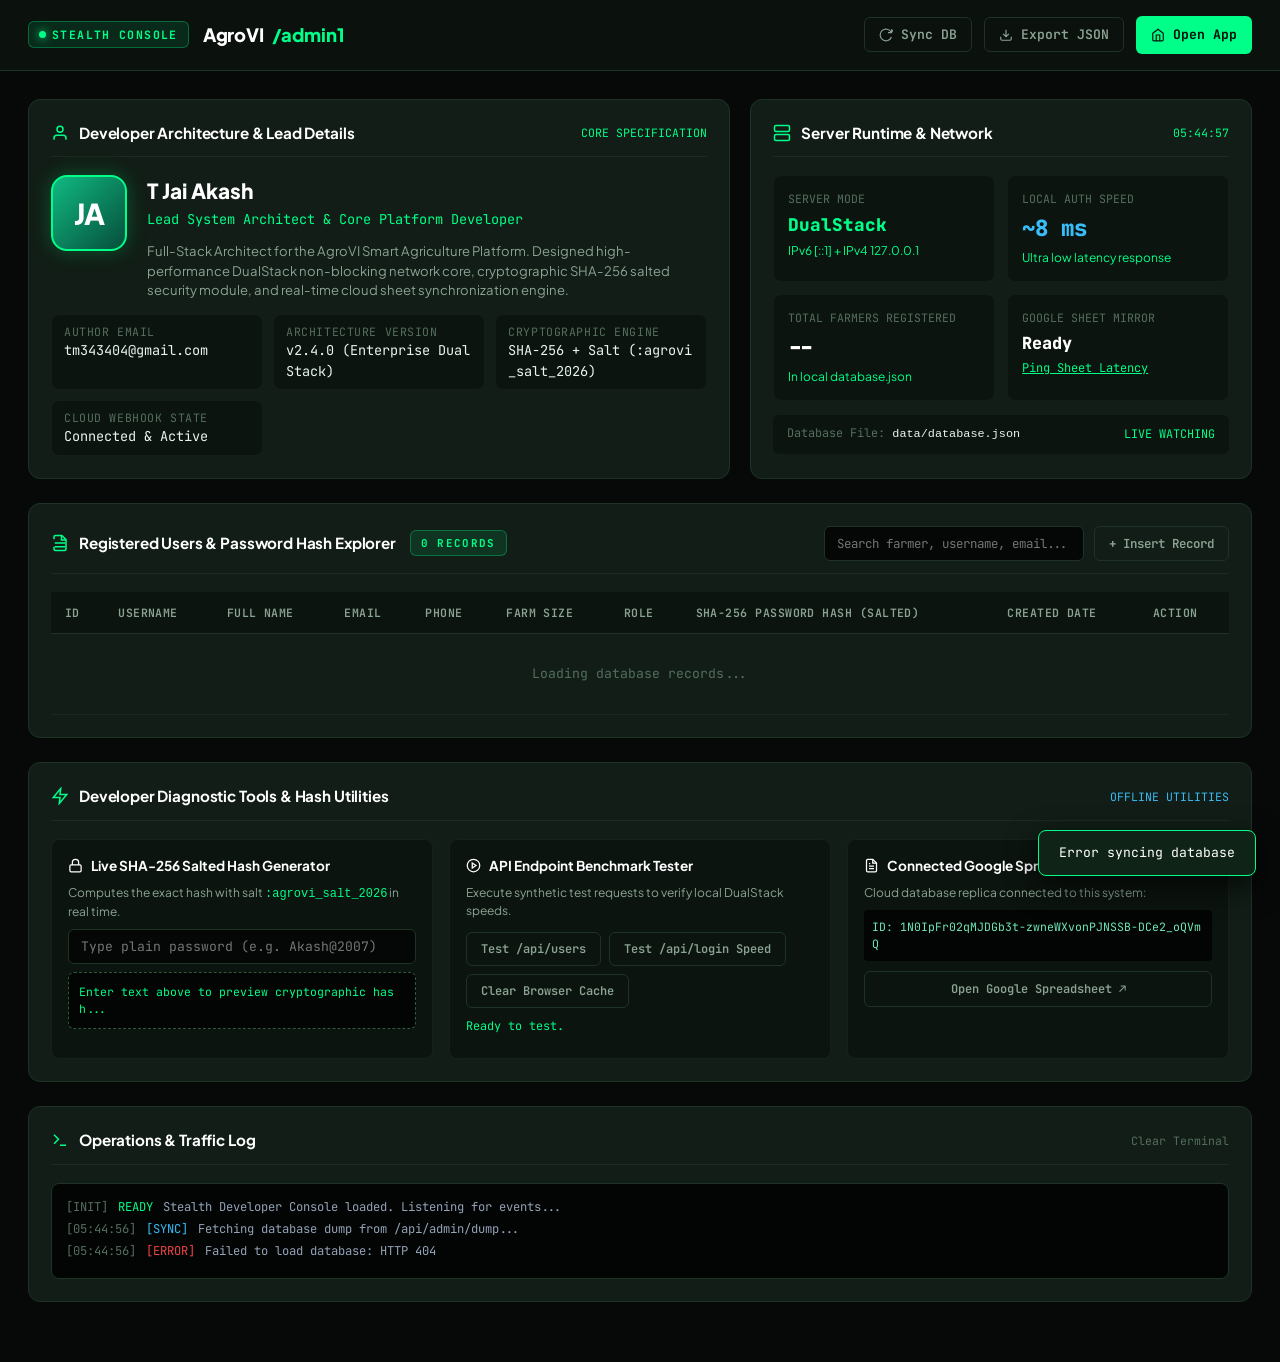
==== admin1.html @ a2e77fd8 "tvyg" ====
<!DOCTYPE html>
<html lang="en">
<head>
  <meta charset="UTF-8">
  <meta name="viewport" content="width=device-width, initial-scale=1.0">
  <title>AgroVI — Secret Developer & Operations Console</title>
  <meta name="robots" content="noindex, nofollow, noarchive">
  <link rel="preconnect" href="https://fonts.googleapis.com">
  <link rel="preconnect" href="https://fonts.gstatic.com" crossorigin>
  <link href="https://fonts.googleapis.com/css2?family=JetBrains+Mono:ital,wght@0,300;0,400;0,600;0,700;1,400&family=Plus+Jakarta+Sans:wght@400;500;600;700;800&display=swap" rel="stylesheet">
  <style>
    :root {
      --bg-base: #060907;
      --bg-surface: #0c140f;
      --bg-card: #111d16;
      --bg-card-hover: #16261d;
      --border-subtle: #1e3326;
      --border-bright: #2d5a3c;
      --text-main: #e8f5ec;
      --text-muted: #8aa393;
      --text-dim: #546e5e;
      --accent-green: #00ff88;
      --accent-emerald: #10b981;
      --accent-teal: #14b8a6;
      --accent-red: #ef4444;
      --accent-amber: #f59e0b;
      --accent-blue: #38bdf8;
      --font-ui: 'Plus Jakarta Sans', -apple-system, BlinkMacSystemFont, sans-serif;
      --font-mono: 'JetBrains Mono', monospace;
    }

    * {
      box-sizing: border-box;
      margin: 0;
      padding: 0;
    }

    body {
      background-color: var(--bg-base);
      color: var(--text-main);
      font-family: var(--font-ui);
      min-height: 100vh;
      line-height: 1.5;
      padding-bottom: 60px;
    }

    /* Top Console Header */
    .dev-header {
      background: rgba(12, 20, 15, 0.95);
      border-bottom: 1px solid var(--border-subtle);
      backdrop-filter: blur(12px);
      position: sticky;
      top: 0;
      z-index: 100;
      padding: 16px 28px;
    }

    .dev-header-inner {
      max-width: 1400px;
      margin: 0 auto;
      display: flex;
      align-items: center;
      justify-content: space-between;
      gap: 20px;
      flex-wrap: wrap;
    }

    .brand-group {
      display: flex;
      align-items: center;
      gap: 14px;
    }

    .stealth-badge {
      font-family: var(--font-mono);
      font-size: 0.72rem;
      font-weight: 700;
      letter-spacing: 0.12em;
      text-transform: uppercase;
      background: rgba(0, 255, 136, 0.1);
      color: var(--accent-green);
      border: 1px solid rgba(0, 255, 136, 0.3);
      padding: 4px 10px;
      border-radius: 6px;
      display: inline-flex;
      align-items: center;
      gap: 6px;
    }

    .stealth-pulse {
      width: 7px;
      height: 7px;
      border-radius: 50%;
      background: var(--accent-green);
      box-shadow: 0 0 10px var(--accent-green);
      animation: pulse 1.8s infinite;
    }

    @keyframes pulse {
      0%, 100% { opacity: 1; transform: scale(1); }
      50% { opacity: 0.4; transform: scale(0.85); }
    }

    .dev-title {
      font-size: 1.15rem;
      font-weight: 800;
      letter-spacing: -0.01em;
      color: #ffffff;
      display: flex;
      align-items: center;
      gap: 8px;
    }

    .dev-title span {
      color: var(--accent-green);
    }

    .header-actions {
      display: flex;
      align-items: center;
      gap: 12px;
    }

    .btn {
      font-family: var(--font-mono);
      font-size: 0.82rem;
      font-weight: 600;
      padding: 8px 14px;
      border-radius: 6px;
      border: 1px solid transparent;
      cursor: pointer;
      display: inline-flex;
      align-items: center;
      gap: 8px;
      transition: all 0.15s ease;
      text-decoration: none;
    }

    .btn-outline {
      background: transparent;
      color: var(--text-muted);
      border-color: var(--border-subtle);
    }

    .btn-outline:hover {
      color: #ffffff;
      border-color: var(--border-bright);
      background: var(--bg-card);
    }

    .btn-green {
      background: var(--accent-green);
      color: #031008;
      font-weight: 700;
    }

    .btn-green:hover {
      background: #1aff94;
      box-shadow: 0 0 16px rgba(0, 255, 136, 0.4);
    }

    .btn-danger {
      background: rgba(239, 68, 68, 0.15);
      color: #fca5a5;
      border-color: rgba(239, 68, 68, 0.3);
    }

    .btn-danger:hover {
      background: var(--accent-red);
      color: #ffffff;
    }

    /* Main Container */
    .dev-container {
      max-width: 1400px;
      margin: 28px auto 0;
      padding: 0 28px;
      display: flex;
      flex-direction: column;
      gap: 24px;
    }

    /* Grid Layout */
    .dev-grid-top {
      display: grid;
      grid-template-columns: 1.4fr 1fr;
      gap: 20px;
    }

    @media (max-width: 980px) {
      .dev-grid-top {
        grid-template-columns: 1fr;
      }
    }

    /* Cards */
    .dev-card {
      background: var(--bg-card);
      border: 1px solid var(--border-subtle);
      border-radius: 12px;
      padding: 22px;
      position: relative;
    }

    .card-header {
      display: flex;
      align-items: center;
      justify-content: space-between;
      margin-bottom: 18px;
      padding-bottom: 12px;
      border-bottom: 1px solid rgba(255, 255, 255, 0.05);
    }

    .card-title {
      font-size: 0.95rem;
      font-weight: 700;
      letter-spacing: -0.01em;
      color: #ffffff;
      display: flex;
      align-items: center;
      gap: 10px;
    }

    .card-title svg {
      color: var(--accent-green);
    }

    /* Developer Profile Card */
    .dev-profile-box {
      display: flex;
      gap: 20px;
      align-items: flex-start;
    }

    .dev-avatar {
      width: 76px;
      height: 76px;
      border-radius: 16px;
      background: linear-gradient(135deg, #10b981 0%, #064e3b 100%);
      border: 2px solid var(--accent-green);
      display: flex;
      align-items: center;
      justify-content: center;
      font-size: 1.8rem;
      font-weight: 800;
      color: #ffffff;
      box-shadow: 0 0 20px rgba(0, 255, 136, 0.25);
      flex-shrink: 0;
    }

    .dev-profile-info {
      flex: 1;
    }

    .dev-name {
      font-size: 1.3rem;
      font-weight: 800;
      color: #ffffff;
      margin-bottom: 2px;
    }

    .dev-role {
      font-size: 0.85rem;
      color: var(--accent-green);
      font-family: var(--font-mono);
      margin-bottom: 12px;
    }

    .dev-meta-list {
      display: grid;
      grid-template-columns: repeat(auto-fit, minmax(200px, 1fr));
      gap: 10px;
      margin-top: 14px;
    }

    .dev-meta-item {
      background: var(--bg-surface);
      border: 1px solid rgba(255, 255, 255, 0.04);
      padding: 8px 12px;
      border-radius: 8px;
    }

    .dev-meta-label {
      font-size: 0.72rem;
      font-family: var(--font-mono);
      color: var(--text-dim);
      text-transform: uppercase;
      letter-spacing: 0.05em;
    }

    .dev-meta-val {
      font-size: 0.85rem;
      font-family: var(--font-mono);
      color: var(--text-main);
      word-break: break-all;
    }

    /* System Stats Grid */
    .stats-row {
      display: grid;
      grid-template-columns: repeat(2, 1fr);
      gap: 12px;
    }

    .stat-metric-card {
      background: var(--bg-surface);
      border: 1px solid rgba(255, 255, 255, 0.04);
      padding: 14px;
      border-radius: 8px;
    }

    .stat-metric-label {
      font-size: 0.72rem;
      font-family: var(--font-mono);
      color: var(--text-dim);
      text-transform: uppercase;
    }

    .stat-metric-num {
      font-size: 1.4rem;
      font-weight: 800;
      font-family: var(--font-mono);
      color: #ffffff;
      margin: 4px 0;
    }

    .stat-metric-sub {
      font-size: 0.75rem;
      color: var(--accent-green);
      display: flex;
      align-items: center;
      gap: 6px;
    }

    /* Live Database Table */
    .table-container {
      overflow-x: auto;
      margin-top: 12px;
    }

    table.dev-table {
      width: 100%;
      border-collapse: collapse;
      font-family: var(--font-mono);
      font-size: 0.82rem;
      text-align: left;
    }

    table.dev-table th {
      background: var(--bg-surface);
      color: var(--text-muted);
      padding: 12px 14px;
      border-bottom: 1px solid var(--border-subtle);
      font-weight: 600;
      text-transform: uppercase;
      letter-spacing: 0.04em;
      font-size: 0.72rem;
    }

    table.dev-table td {
      padding: 12px 14px;
      border-bottom: 1px solid rgba(255, 255, 255, 0.04);
      color: var(--text-main);
    }

    table.dev-table tr:hover td {
      background: rgba(255, 255, 255, 0.02);
    }

    .hash-badge {
      background: rgba(0, 0, 0, 0.5);
      border: 1px solid rgba(255, 255, 255, 0.08);
      padding: 4px 8px;
      border-radius: 4px;
      font-size: 0.72rem;
      color: #a7f3d0;
      cursor: pointer;
      max-width: 180px;
      white-space: nowrap;
      overflow: hidden;
      text-overflow: ellipsis;
      display: inline-block;
      vertical-align: middle;
    }

    .hash-badge:hover {
      border-color: var(--accent-green);
      color: var(--accent-green);
    }

    /* Diagnostics & Tools Section */
    .tools-grid {
      display: grid;
      grid-template-columns: repeat(auto-fit, minmax(320px, 1fr));
      gap: 16px;
      margin-top: 14px;
    }

    .tool-box {
      background: var(--bg-surface);
      border: 1px solid rgba(255, 255, 255, 0.05);
      border-radius: 8px;
      padding: 16px;
    }

    .tool-title {
      font-size: 0.85rem;
      font-weight: 700;
      color: #ffffff;
      margin-bottom: 8px;
      display: flex;
      align-items: center;
      gap: 8px;
    }

    .input-mono {
      width: 100%;
      background: #040705;
      border: 1px solid var(--border-subtle);
      border-radius: 6px;
      color: var(--text-main);
      font-family: var(--font-mono);
      font-size: 0.82rem;
      padding: 8px 12px;
      margin-bottom: 8px;
      outline: none;
    }

    .input-mono:focus {
      border-color: var(--accent-green);
    }

    .hash-result-box {
      background: #030504;
      border: 1px dashed var(--border-bright);
      padding: 10px;
      border-radius: 6px;
      font-family: var(--font-mono);
      font-size: 0.72rem;
      color: var(--accent-green);
      word-break: break-all;
      min-height: 48px;
      display: flex;
      align-items: center;
    }

    /* Terminal Console Log */
    .terminal-box {
      background: #030504;
      border: 1px solid var(--border-subtle);
      border-radius: 8px;
      padding: 14px;
      font-family: var(--font-mono);
      font-size: 0.76rem;
      color: #94a3b8;
      max-height: 220px;
      overflow-y: auto;
    }

    .log-line {
      margin-bottom: 4px;
      display: flex;
      gap: 10px;
    }

    .log-time {
      color: var(--text-dim);
    }

    .log-tag-info { color: var(--accent-blue); }
    .log-tag-success { color: var(--accent-green); }
    .log-tag-warn { color: var(--accent-amber); }
    .log-tag-error { color: var(--accent-red); }

    /* Toast */
    #admin-toast {
      position: fixed;
      bottom: 24px;
      right: 24px;
      background: #0f2316;
      border: 1px solid var(--accent-green);
      color: #ffffff;
      font-family: var(--font-mono);
      font-size: 0.82rem;
      padding: 12px 20px;
      border-radius: 8px;
      box-shadow: 0 10px 30px rgba(0, 0, 0, 0.7);
      transform: translateY(100px);
      opacity: 0;
      transition: all 0.25s cubic-bezier(0.16, 1, 0.3, 1);
      z-index: 9999;
    }

    #admin-toast.show {
      transform: translateY(0);
      opacity: 1;
    }
  </style>
</head>
<body>

  <!-- Dev Header -->
  <header class="dev-header">
    <div class="dev-header-inner">
      <div class="brand-group">
        <div class="stealth-badge">
          <span class="stealth-pulse"></span>
          STEALTH CONSOLE
        </div>
        <h1 class="dev-title">AgroVI <span>/admin1</span></h1>
      </div>

      <div class="header-actions">
        <button class="btn btn-outline" id="btn-refresh" title="Reload Database">
          <svg width="14" height="14" viewBox="0 0 24 24" fill="none" stroke="currentColor" stroke-width="2"><path d="M21.5 2v6h-6M21.34 15.57a10 10 0 1 1-.57-8.38l5.67-5.67"/></svg>
          Sync DB
        </button>
        <button class="btn btn-outline" id="btn-export-json" title="Download database.json">
          <svg width="14" height="14" viewBox="0 0 24 24" fill="none" stroke="currentColor" stroke-width="2"><path d="M21 15v4a2 2 0 0 1-2 2H5a2 2 0 0 1-2-2v-4M7 10l5 5 5-5M12 15V3"/></svg>
          Export JSON
        </button>
        <a href="/" class="btn btn-green">
          <svg width="14" height="14" viewBox="0 0 24 24" fill="none" stroke="currentColor" stroke-width="2"><path d="M3 9l9-7 9 7v11a2 2 0 0 1-2 2H5a2 2 0 0 1-2-2z"/><polyline points="9 22 9 12 15 12 15 22"/></svg>
          Open App
        </a>
      </div>
    </div>
  </header>

  <!-- Dev Main Container -->
  <main class="dev-container">

    <!-- Top Section: Developer Details & System Metrics -->
    <div class="dev-grid-top">
      
      <!-- Developer Profile & Architecture -->
      <div class="dev-card">
        <div class="card-header">
          <h2 class="card-title">
            <svg width="18" height="18" viewBox="0 0 24 24" fill="none" stroke="currentColor" stroke-width="2"><path d="M20 21v-2a4 4 0 0 0-4-4H8a4 4 0 0 0-4 4v2"/><circle cx="12" cy="7" r="4"/></svg>
            Developer Architecture & Lead Details
          </h2>
          <span style="font-family: var(--font-mono); font-size: 0.72rem; color: var(--accent-green);">CORE SPECIFICATION</span>
        </div>

        <div class="dev-profile-box">
          <div class="dev-avatar">JA</div>
          <div class="dev-profile-info">
            <div class="dev-name">T Jai Akash</div>
            <div class="dev-role">Lead System Architect & Core Platform Developer</div>
            <p style="font-size: 0.82rem; color: var(--text-muted);">
              Full-Stack Architect for the AgroVI Smart Agriculture Platform. Designed high-performance DualStack non-blocking network core, cryptographic SHA-256 salted security module, and real-time cloud sheet synchronization engine.
            </p>
          </div>
        </div>

        <div class="dev-meta-list">
          <div class="dev-meta-item">
            <div class="dev-meta-label">Author Email</div>
            <div class="dev-meta-val">tm343404@gmail.com</div>
          </div>
          <div class="dev-meta-item">
            <div class="dev-meta-label">Architecture Version</div>
            <div class="dev-meta-val">v2.4.0 (Enterprise DualStack)</div>
          </div>
          <div class="dev-meta-item">
            <div class="dev-meta-label">Cryptographic Engine</div>
            <div class="dev-meta-val">SHA-256 + Salt (:agrovi_salt_2026)</div>
          </div>
          <div class="dev-meta-item">
            <div class="dev-meta-label">Cloud Webhook State</div>
            <div class="dev-meta-val" id="sheet-status-text">Connected & Active</div>
          </div>
        </div>
      </div>

      <!-- Live Server & Protocol Metrics -->
      <div class="dev-card">
        <div class="card-header">
          <h2 class="card-title">
            <svg width="18" height="18" viewBox="0 0 24 24" fill="none" stroke="currentColor" stroke-width="2"><rect x="2" y="2" width="20" height="8" rx="2" ry="2"/><rect x="2" y="14" width="20" height="8" rx="2" ry="2"/><line x1="6" y1="6" x2="6.01" y2="6"/><line x1="6" y1="18" x2="6.01" y2="18"/></svg>
            Server Runtime & Network
          </h2>
          <span style="font-family: var(--font-mono); font-size: 0.72rem; color: var(--accent-green);" id="live-clock">--:--:--</span>
        </div>

        <div class="stats-row">
          <div class="stat-metric-card">
            <div class="stat-metric-label">Server Mode</div>
            <div class="stat-metric-num" style="font-size: 1.1rem; color: var(--accent-green);">DualStack</div>
            <div class="stat-metric-sub">IPv6 [::1] + IPv4 127.0.0.1</div>
          </div>
          <div class="stat-metric-card">
            <div class="stat-metric-label">Local Auth Speed</div>
            <div class="stat-metric-num" style="color: var(--accent-blue);" id="local-latency-display">~8 ms</div>
            <div class="stat-metric-sub">Ultra low latency response</div>
          </div>
          <div class="stat-metric-card">
            <div class="stat-metric-label">Total Farmers Registered</div>
            <div class="stat-metric-num" id="stat-user-count">--</div>
            <div class="stat-metric-sub">In local database.json</div>
          </div>
          <div class="stat-metric-card">
            <div class="stat-metric-label">Google Sheet Mirror</div>
            <div class="stat-metric-num" style="font-size: 1.05rem;" id="sheet-ping-display">Ready</div>
            <div class="stat-metric-sub">
              <button id="btn-ping-sheet" style="background: none; border: none; color: var(--accent-green); cursor: pointer; text-decoration: underline; font-family: var(--font-mono); font-size: 0.75rem;">
                Ping Sheet Latency
              </button>
            </div>
          </div>
        </div>

        <div style="margin-top: 14px; background: var(--bg-surface); padding: 10px 14px; border-radius: 6px; font-family: var(--font-mono); font-size: 0.74rem; color: var(--text-dim); display: flex; justify-content: space-between; align-items: center;">
          <span>Database File: <code style="color: var(--text-main);">data/database.json</code></span>
          <span style="color: var(--accent-green);">LIVE WATCHING</span>
        </div>
      </div>

    </div>

    <!-- Live Database Inspector & User Management -->
    <div class="dev-card">
      <div class="card-header">
        <div style="display: flex; align-items: center; gap: 14px;">
          <h2 class="card-title">
            <svg width="18" height="18" viewBox="0 0 24 24" fill="none" stroke="currentColor" stroke-width="2"><path d="M4 7V4a2 2 0 0 1 2-2h8.5L20 7.5V20a2 2 0 0 1-2 2H6a2 2 0 0 1-2-2v-3"/><polyline points="14 2 14 8 20 8"/><path d="M5 17h14"/><path d="M5 12h14"/></svg>
            Registered Users & Password Hash Explorer
          </h2>
          <span id="table-record-count" class="stealth-badge" style="font-size: 0.68rem;">0 Records</span>
        </div>

        <div style="display: flex; gap: 10px;">
          <input type="text" id="filter-input" placeholder="Search farmer, username, email..." class="input-mono" style="margin-bottom: 0; width: 260px; font-size: 0.78rem;">
          <button class="btn btn-outline" id="btn-add-modal" style="font-size: 0.78rem;">+ Insert Record</button>
        </div>
      </div>

      <div class="table-container">
        <table class="dev-table">
          <thead>
            <tr>
              <th>ID</th>
              <th>Username</th>
              <th>Full Name</th>
              <th>Email</th>
              <th>Phone</th>
              <th>Farm Size</th>
              <th>Role</th>
              <th>SHA-256 Password Hash (Salted)</th>
              <th>Created Date</th>
              <th>Action</th>
            </tr>
          </thead>
          <tbody id="user-table-body">
            <tr>
              <td colspan="10" style="text-align: center; color: var(--text-dim); padding: 30px;">Loading database records...</td>
            </tr>
          </tbody>
        </table>
      </div>
    </div>

    <!-- Diagnostics & Tools Suite -->
    <div class="dev-card">
      <div class="card-header">
        <h2 class="card-title">
          <svg width="18" height="18" viewBox="0 0 24 24" fill="none" stroke="currentColor" stroke-width="2"><polygon points="13 2 3 14 12 14 11 22 21 10 12 10 13 2"/></svg>
          Developer Diagnostic Tools & Hash Utilities
        </h2>
        <span style="font-family: var(--font-mono); font-size: 0.72rem; color: var(--accent-blue);">OFFLINE UTILITIES</span>
      </div>

      <div class="tools-grid">
        
        <!-- Tool 1: Live SHA-256 Hash Generator -->
        <div class="tool-box">
          <div class="tool-title">
            <svg width="15" height="15" viewBox="0 0 24 24" fill="none" stroke="currentColor" stroke-width="2"><rect x="3" y="11" width="18" height="11" rx="2" ry="2"/><path d="M7 11V7a5 5 0 0 1 10 0v4"/></svg>
            Live SHA-256 Salted Hash Generator
          </div>
          <p style="font-size: 0.75rem; color: var(--text-muted); margin-bottom: 8px;">
            Computes the exact hash with salt <code style="color: var(--accent-green);">:agrovi_salt_2026</code> in real time.
          </p>
          <input type="text" id="hash-input" placeholder="Type plain password (e.g. Akash@2007)" class="input-mono">
          <div class="hash-result-box" id="hash-output" title="Click to copy">
            Enter text above to preview cryptographic hash...
          </div>
        </div>

        <!-- Tool 2: Fast API Test Runner -->
        <div class="tool-box">
          <div class="tool-title">
            <svg width="15" height="15" viewBox="0 0 24 24" fill="none" stroke="currentColor" stroke-width="2"><circle cx="12" cy="12" r="10"/><polygon points="10 8 16 12 10 16 10 8"/></svg>
            API Endpoint Benchmark Tester
          </div>
          <p style="font-size: 0.75rem; color: var(--text-muted); margin-bottom: 12px;">
            Execute synthetic test requests to verify local DualStack speeds.
          </p>
          <div style="display: flex; gap: 8px; flex-wrap: wrap;">
            <button class="btn btn-outline" id="test-btn-users" style="font-size: 0.75rem;">Test /api/users</button>
            <button class="btn btn-outline" id="test-btn-login" style="font-size: 0.75rem;">Test /api/login Speed</button>
            <button class="btn btn-outline" id="test-btn-reset-storage" style="font-size: 0.75rem;">Clear Browser Cache</button>
          </div>
          <div id="test-runner-output" style="margin-top: 10px; font-family: var(--font-mono); font-size: 0.74rem; color: var(--accent-green); min-height: 24px;">
            Ready to test.
          </div>
        </div>

        <!-- Tool 3: Quick Direct Sheet Viewer -->
        <div class="tool-box">
          <div class="tool-title">
            <svg width="15" height="15" viewBox="0 0 24 24" fill="none" stroke="currentColor" stroke-width="2"><path d="M14 2H6a2 2 0 0 0-2 2v16a2 2 0 0 0 2 2h12a2 2 0 0 0 2-2V8z"/><polyline points="14 2 14 8 20 8"/><line x1="16" y1="13" x2="8" y2="13"/><line x1="16" y1="17" x2="8" y2="17"/><polyline points="10 9 9 9 8 9"/></svg>
            Connected Google Spreadsheet
          </div>
          <p style="font-size: 0.75rem; color: var(--text-muted); margin-bottom: 8px;">
            Cloud database replica connected to this system:
          </p>
          <div style="font-family: var(--font-mono); font-size: 0.72rem; color: #6ee7b7; background: #030504; padding: 8px; border-radius: 4px; margin-bottom: 10px; word-break: break-all;">
            ID: 1N0IpFr02qMJDGb3t-zwneWXvonPJNSSB-DCe2_oQVmQ
          </div>
          <a href="https://docs.google.com/spreadsheets/d/1N0IpFr02qMJDGb3t-zwneWXvonPJNSSB-DCe2_oQVmQ/edit" target="_blank" class="btn btn-outline" style="width: 100%; justify-content: center; font-size: 0.75rem;">
            Open Google Spreadsheet &#8599;
          </a>
        </div>

      </div>
    </div>

    <!-- Developer Activity Stream & Console -->
    <div class="dev-card">
      <div class="card-header">
        <h2 class="card-title">
          <svg width="18" height="18" viewBox="0 0 24 24" fill="none" stroke="currentColor" stroke-width="2"><polyline points="4 17 10 11 4 5"/><line x1="12" y1="19" x2="20" y2="19"/></svg>
          Operations & Traffic Log
        </h2>
        <button id="btn-clear-log" style="background: none; border: none; color: var(--text-dim); cursor: pointer; font-family: var(--font-mono); font-size: 0.72rem;">Clear Terminal</button>
      </div>

      <div class="terminal-box" id="terminal-stream">
        <div class="log-line">
          <span class="log-time">[INIT]</span>
          <span class="log-tag-success">READY</span>
          <span>Stealth Developer Console loaded. Listening for events...</span>
        </div>
      </div>
    </div>

  </main>

  <!-- Notification Toast -->
  <div id="admin-toast">Event recorded</div>

  <!-- Developer Console Script -->
  <script type="module">
    const SALT = ":agrovi_salt_2026";
    let allUsers = [];

    // Helper: Toast
    function showToast(msg) {
      const t = document.getElementById('admin-toast');
      t.textContent = msg;
      t.classList.add('show');
      setTimeout(() => t.classList.remove('show'), 2600);
    }

    // Helper: Append log
    function logEvent(tag, message, type = 'info') {
      const box = document.getElementById('terminal-stream');
      const now = new Date().toTimeString().split(' ')[0];
      const div = document.createElement('div');
      div.className = 'log-line';
      div.innerHTML = `
        <span class="log-time">[${now}]</span>
        <span class="log-tag-${type}">[${tag.toUpperCase()}]</span>
        <span>${message}</span>
      `;
      box.appendChild(div);
      box.scrollTop = box.scrollHeight;
    }

    // Live Clock
    setInterval(() => {
      document.getElementById('live-clock').textContent = new Date().toTimeString().split(' ')[0];
    }, 1000);

    // Compute SHA-256 with salt in browser
    async function hashWithSalt(password) {
      if (!password) return '';
      const enc = new TextEncoder();
      const buffer = await crypto.subtle.digest('SHA-256', enc.encode(password + SALT));
      return Array.from(new Uint8Array(buffer)).map(b => b.toString(16).padStart(2, '0')).join('');
    }

    // Load Database Dump
    async function fetchDatabase() {
      try {
        logEvent('sync', 'Fetching database dump from /api/admin/dump...', 'info');
        const res = await fetch('/api/admin/dump');
        if (!res.ok) throw new Error('HTTP ' + res.status);
        const data = await res.json();
        allUsers = data.users || [];

        // Update stats
        document.getElementById('stat-user-count').textContent = allUsers.length;
        document.getElementById('table-record-count').textContent = `${allUsers.length} Records`;

        renderUserTable(allUsers);
        logEvent('sync', `Loaded ${allUsers.length} farmers from database.json`, 'success');
      } catch (err) {
        logEvent('error', 'Failed to load database: ' + err.message, 'error');
        showToast('Error syncing database');
      }
    }

    // Render User Table
    function renderUserTable(users) {
      const tbody = document.getElementById('user-table-body');
      tbody.innerHTML = '';

      if (users.length === 0) {
        tbody.innerHTML = `<tr><td colspan="10" style="text-align: center; color: var(--text-dim); padding: 30px;">No registered farmers found in database.json</td></tr>`;
        return;
      }

      users.forEach(u => {
        const tr = document.createElement('tr');
        const hashDisplay = u.passwordHash || 'no_hash_stored';
        tr.innerHTML = `
          <td style="color: var(--accent-green); font-weight: 700;">${u.id || '--'}</td>
          <td style="font-weight: 600; color: #ffffff;">${u.username || '--'}</td>
          <td>${u.fullname || '--'}</td>
          <td style="color: #93c5fd;">${u.email || '--'}</td>
          <td>${u.phone || '--'}</td>
          <td>${u.farmSize || '15'} ac</td>
          <td><span style="font-size: 0.72rem; background: rgba(16, 185, 129, 0.15); color: #6ee7b7; padding: 2px 6px; border-radius: 4px;">${u.role || 'Farmer'}</span></td>
          <td>
            <span class="hash-badge" title="Click to copy SHA-256 hash" data-hash="${hashDisplay}">
              ${hashDisplay.slice(0, 16)}...
            </span>
          </td>
          <td style="color: var(--text-dim); font-size: 0.75rem;">${(u.createdAt || '').slice(0, 10)}</td>
          <td>
            <button class="btn btn-danger btn-delete-user" data-id="${u.id}" data-user="${u.username}" style="padding: 3px 8px; font-size: 0.72rem;">
              Delete
            </button>
          </td>
        `;
        tbody.appendChild(tr);
      });

      // Bind Hash Copy
      document.querySelectorAll('.hash-badge').forEach(badge => {
        badge.addEventListener('click', () => {
          const h = badge.getAttribute('data-hash');
          navigator.clipboard.writeText(h);
          showToast('Copied full SHA-256 hash to clipboard!');
          logEvent('copy', `Hash copied for inspection: ${h.slice(0, 20)}...`, 'info');
        });
      });

      // Bind Delete Buttons
      document.querySelectorAll('.btn-delete-user').forEach(btn => {
        btn.addEventListener('click', async () => {
          const id = btn.getAttribute('data-id');
          const username = btn.getAttribute('data-user');
          if (!confirm(`Are you sure you want to delete user '${username}' (${id}) from database.json?`)) return;

          try {
            const res = await fetch('/api/admin/delete-user', {
              method: 'POST',
              headers: { 'Content-Type': 'application/json' },
              body: JSON.stringify({ id, username })
            });
            const data = await res.json();
            if (data.success) {
              showToast(`Deleted ${username}`);
              logEvent('delete', `Deleted user ${username} (${id})`, 'warn');
              fetchDatabase();
            } else {
              showToast(data.message || 'Deletion failed');
            }
          } catch (e) {
            showToast('Error communicating with server');
          }
        });
      });
    }

    // Filter table
    document.getElementById('filter-input').addEventListener('input', (e) => {
      const q = e.target.value.toLowerCase();
      const filtered = allUsers.filter(u => 
        (u.username && u.username.toLowerCase().includes(q)) ||
        (u.fullname && u.fullname.toLowerCase().includes(q)) ||
        (u.email && u.email.toLowerCase().includes(q)) ||
        (u.phone && u.phone.includes(q))
      );
      renderUserTable(filtered);
    });

    // Hash Generator Tool
    const hashInput = document.getElementById('hash-input');
    const hashOutput = document.getElementById('hash-output');
    hashInput.addEventListener('input', async () => {
      const val = hashInput.value;
      if (!val) {
        hashOutput.textContent = 'Enter text above to preview cryptographic hash...';
        return;
      }
      const hash = await hashWithSalt(val);
      hashOutput.textContent = hash;
    });

    hashOutput.addEventListener('click', () => {
      if (hashOutput.textContent.length === 64) {
        navigator.clipboard.writeText(hashOutput.textContent);
        showToast('Hash copied to clipboard!');
      }
    });

    // Ping Google Sheets Web App
    document.getElementById('btn-ping-sheet').addEventListener('click', async () => {
      const display = document.getElementById('sheet-ping-display');
      display.textContent = 'Pinging...';
      logEvent('ping', 'Pinging Google Sheets Web App endpoint across internet...', 'info');

      try {
        const res = await fetch('/api/admin/ping-sheet', { method: 'POST' });
        const data = await res.json();
        if (data.success) {
          display.textContent = `${data.latency_ms} ms`;
          display.style.color = '#38bdf8';
          logEvent('ping', `Google Sheet replied in ${data.latency_ms} ms (HTTP ${data.status})`, 'success');
          showToast(`Sheet Response: ${data.latency_ms} ms`);
        } else {
          display.textContent = 'Error';
          display.style.color = 'var(--accent-red)';
          logEvent('error', `Ping error: ${data.error}`, 'error');
        }
      } catch (err) {
        display.textContent = 'Timeout';
        logEvent('error', `Ping timeout: ${err.message}`, 'error');
      }
    });

    // Benchmark /api/login Speed
    document.getElementById('test-btn-login').addEventListener('click', async () => {
      const out = document.getElementById('test-runner-output');
      out.textContent = 'Benchmarking /api/login...';
      const t0 = performance.now();
      try {
        const res = await fetch('/api/login', {
          method: 'POST',
          headers: { 'Content-Type': 'application/json' },
          body: JSON.stringify({ username: 't_jai_akash', password: 'Akash@2007' })
        });
        const elapsed = (performance.now() - t0).toFixed(2);
        const data = await res.json();
        out.textContent = `[SUCCESS] /api/login responded in ${elapsed} ms (HTTP ${res.status})`;
        document.getElementById('local-latency-display').textContent = `${elapsed} ms`;
        logEvent('bench', `Tested /api/login: ${elapsed} ms (${data.message})`, 'success');
      } catch (e) {
        out.textContent = `[FAILED] ${e.message}`;
      }
    });

    // Test /api/users
    document.getElementById('test-btn-users').addEventListener('click', async () => {
      const out = document.getElementById('test-runner-output');
      out.textContent = 'Benchmarking /api/users...';
      const t0 = performance.now();
      try {
        const res = await fetch('/api/users');
        const elapsed = (performance.now() - t0).toFixed(2);
        const data = await res.json();
        out.textContent = `[SUCCESS] /api/users responded in ${elapsed} ms (${data.count} users)`;
        logEvent('bench', `Tested /api/users: ${elapsed} ms`, 'success');
      } catch (e) {
        out.textContent = `[FAILED] ${e.message}`;
      }
    });

    // Clear Browser Cache
    document.getElementById('test-btn-reset-storage').addEventListener('click', () => {
      sessionStorage.clear();
      localStorage.removeItem('agrovi_user');
      showToast('Browser cache and sessions cleared!');
      logEvent('cache', 'Cleared sessionStorage and auth tokens.', 'warn');
    });

    // Export Database as JSON
    document.getElementById('btn-export-json').addEventListener('click', () => {
      const dataStr = "data:text/json;charset=utf-8," + encodeURIComponent(JSON.stringify(allUsers, null, 2));
      const downloadAnchor = document.createElement('a');
      downloadAnchor.setAttribute("href", dataStr);
      downloadAnchor.setAttribute("download", `agrovi_database_${Date.now()}.json`);
      document.body.appendChild(downloadAnchor);
      downloadAnchor.click();
      downloadAnchor.remove();
      logEvent('export', 'Database exported to local JSON file.', 'info');
      showToast('Database exported!');
    });

    // Insert Record Modal
    document.getElementById('btn-add-modal').addEventListener('click', async () => {
      const fullname = prompt("Enter Farmer Full Name:");
      if (!fullname) return;
      const email = prompt("Enter Farmer Email:");
      const password = prompt("Enter Password:");
      if (!password) return;

      const pHash = await hashWithSalt(password);
      const payload = {
        fullname,
        email: email || `${fullname.toLowerCase().replace(/\s+/g, '')}@agrovi.in`,
        phone: '+91 98000 11111',
        farmSize: '25',
        passwordHash: pHash,
        role: 'Certified Farmer'
      };

      try {
        const res = await fetch('/api/register', {
          method: 'POST',
          headers: { 'Content-Type': 'application/json' },
          body: JSON.stringify(payload)
        });
        const data = await res.json();
        if (data.success) {
          showToast('Farmer added to database!');
          logEvent('insert', `Added new farmer: ${fullname}`, 'success');
          fetchDatabase();
        } else {
          showToast(data.message || 'Failed to insert');
        }
      } catch (e) {
        showToast('Insert failed: ' + e.message);
      }
    });

    // Refresh & Clear Log buttons
    document.getElementById('btn-refresh').addEventListener('click', fetchDatabase);
    document.getElementById('btn-clear-log').addEventListener('click', () => {
      document.getElementById('terminal-stream').innerHTML = '';
      logEvent('sys', 'Terminal log cleared.', 'info');
    });

    // Initialize
    fetchDatabase();
  </script>
</body>
</html>
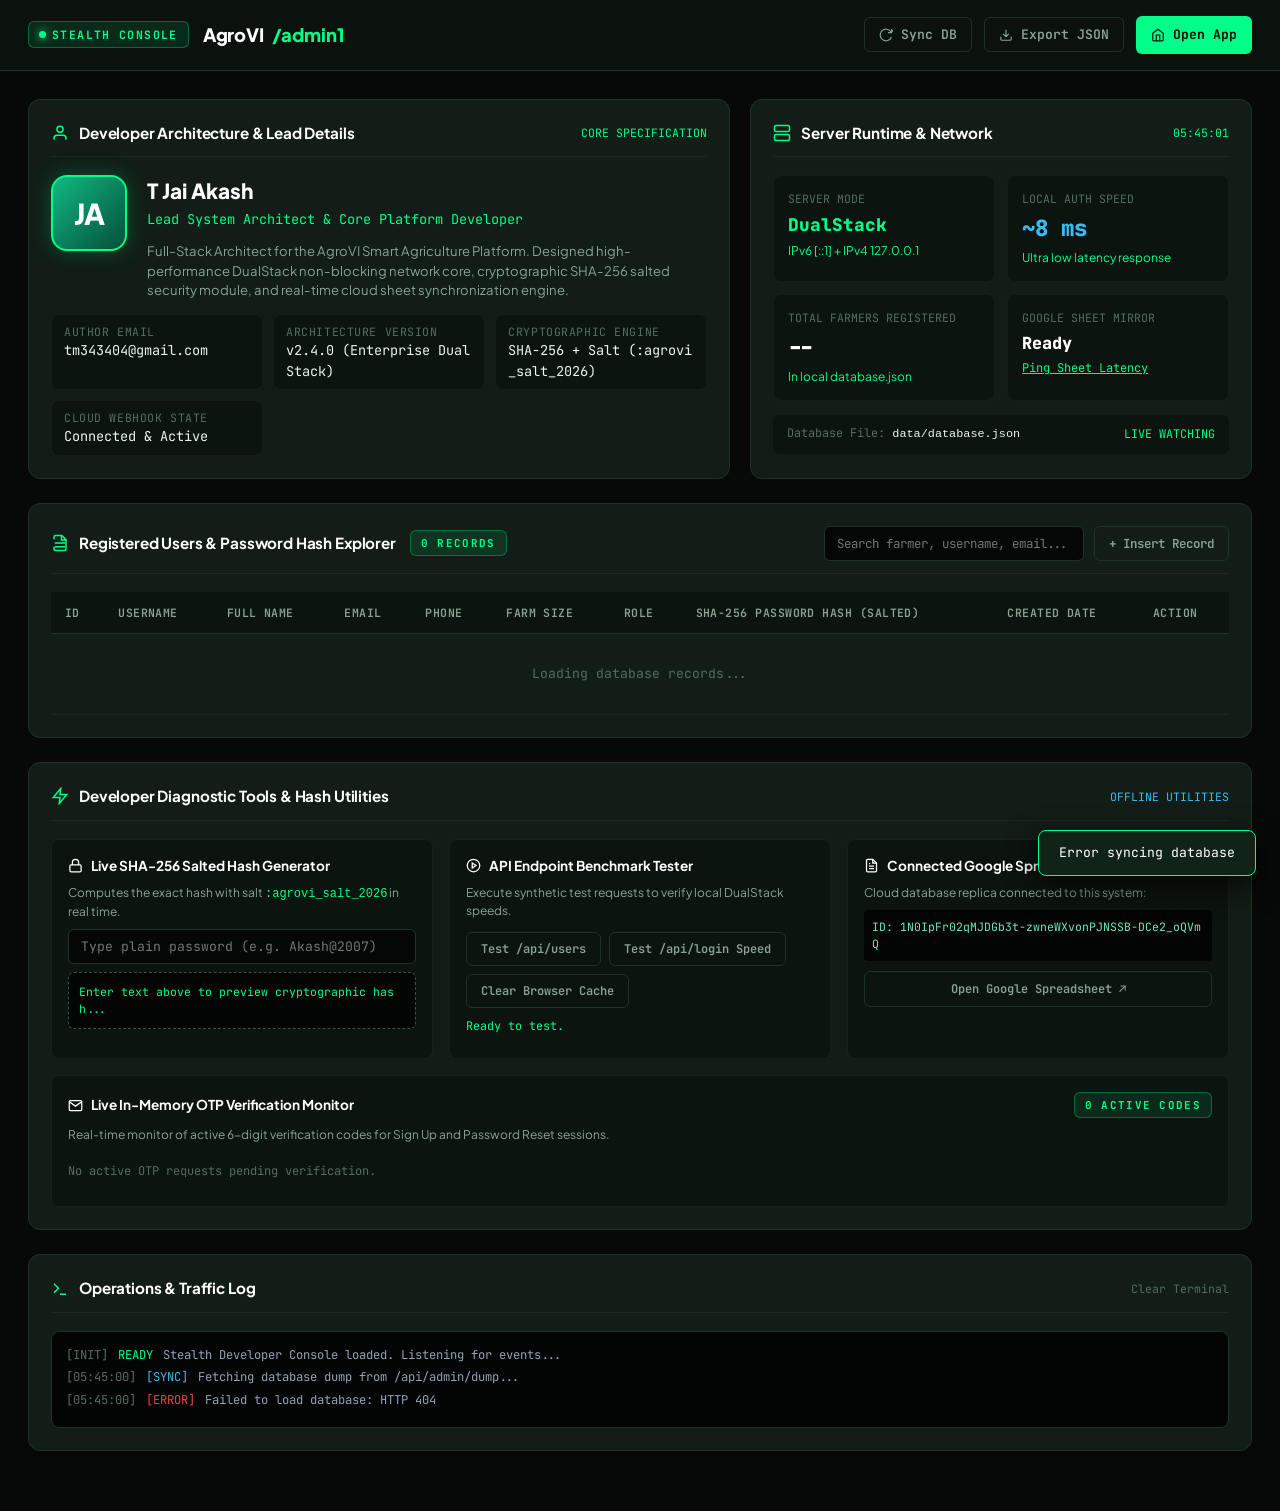
==== commit cff33852: "Configure project for Render cloud hosting, 6-digit OTP verification, and minimalist auth layout" ====
--- a/admin1.html
+++ b/admin1.html
@@ -724,6 +724,23 @@
           </a>
         </div>
 
+        <!-- Tool 4: Live Active OTP Sessions -->
+        <div class="tool-box" style="grid-column: span 3;">
+          <div class="tool-title" style="display: flex; justify-content: space-between; align-items: center;">
+            <div style="display: flex; align-items: center; gap: 8px;">
+              <svg width="15" height="15" viewBox="0 0 24 24" fill="none" stroke="currentColor" stroke-width="2"><path d="M4 4h16c1.1 0 2 .9 2 2v12c0 1.1-.9 2-2 2H4c-1.1 0-2-.9-2-2V6c0-1.1.9-2 2-2z"/><polyline points="22,6 12,13 2,6"/></svg>
+              Live In-Memory OTP Verification Monitor
+            </div>
+            <span id="active-otp-count-badge" class="stealth-badge" style="font-size: 0.68rem;">0 Active Codes</span>
+          </div>
+          <p style="font-size: 0.75rem; color: var(--text-muted); margin-bottom: 8px;">
+            Real-time monitor of active 6-digit verification codes for Sign Up and Password Reset sessions.
+          </p>
+          <div id="active-otps-container" style="display: flex; gap: 10px; flex-wrap: wrap; min-height: 38px; align-items: center;">
+            <span style="font-family: var(--font-mono); font-size: 0.75rem; color: var(--text-dim);">No active OTP requests pending verification.</span>
+          </div>
+        </div>
+
       </div>
     </div>
 
@@ -804,6 +821,26 @@
         // Update stats
         document.getElementById('stat-user-count').textContent = allUsers.length;
         document.getElementById('table-record-count').textContent = `${allUsers.length} Records`;
+
+        // Render Active OTP Sessions
+        const otps = data.active_otps || [];
+        const otpBadge = document.getElementById('active-otp-count-badge');
+        if (otpBadge) otpBadge.textContent = `${otps.length} Active Codes`;
+        const otpContainer = document.getElementById('active-otps-container');
+        if (otpContainer) {
+          if (otps.length === 0) {
+            otpContainer.innerHTML = '<span style="font-family: var(--font-mono); font-size: 0.75rem; color: var(--text-dim);">No active OTP requests pending verification.</span>';
+          } else {
+            otpContainer.innerHTML = otps.map(o => `
+              <div style="background: rgba(0, 255, 136, 0.08); border: 1px solid rgba(0, 255, 136, 0.3); border-radius: 6px; padding: 6px 12px; font-family: var(--font-mono); font-size: 0.76rem; display: flex; align-items: center; gap: 10px;">
+                <span style="color: #ffffff; font-weight: 700;">${o.email}</span>
+                <span style="background: #00ff88; color: #000; font-weight: 800; padding: 2px 8px; border-radius: 4px; letter-spacing: 2px;">${o.otp}</span>
+                <span style="color: var(--text-muted); text-transform: uppercase; font-size: 0.7rem;">[${o.purpose}]</span>
+                <span style="color: #38bdf8; font-size: 0.7rem;">${o.expires_in}s left</span>
+              </div>
+            `).join('');
+          }
+        }
 
         renderUserTable(allUsers);
         logEvent('sync', `Loaded ${allUsers.length} farmers from database.json`, 'success');
